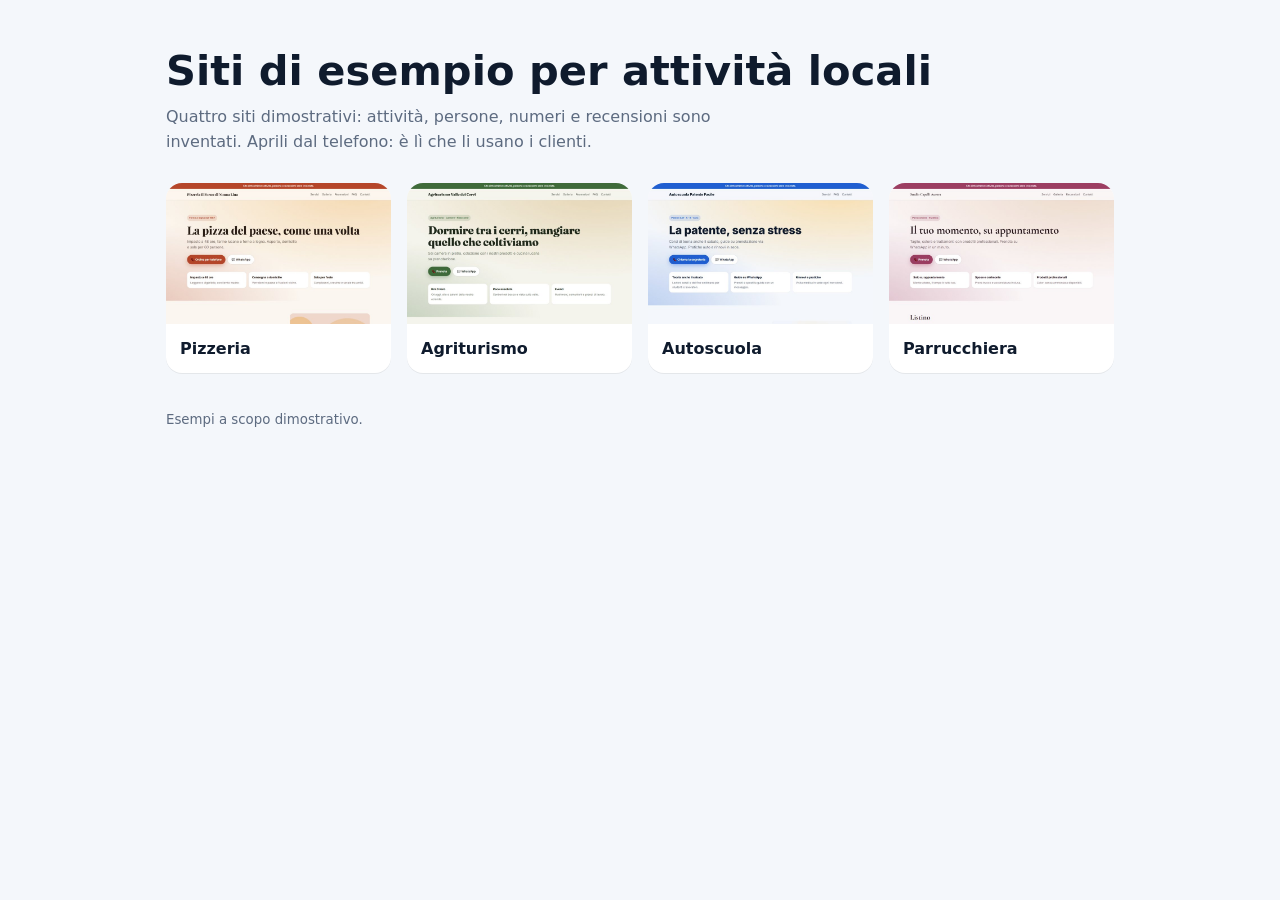
==== index.html @ b8e851af "Siti di esempio per attività locali Co-Authored-By: Claude Opus 5.5 <noreply@anthropic.com>" ====
<!doctype html>
<html lang="it"><head><meta charset="utf-8"><meta name="viewport" content="width=device-width,initial-scale=1">
<title>Siti di esempio</title><meta name="robots" content="noindex">
<style>
:root{--fondo:#f4f7fb;--carta:#fff;--testo:#0f1b2d;--tenue:#5d6b80;--acc:#1f5fd1}
@media (prefers-color-scheme:dark){:root{--fondo:#0c1320;--carta:#141e30;--testo:#e6edf7;--tenue:#9aa8bd}}
*{box-sizing:border-box}body{margin:0;font:16px/1.6 system-ui,-apple-system,Segoe UI,Roboto,sans-serif;background:var(--fondo);color:var(--testo)}
main{max-width:980px;margin:0 auto;padding:48px 16px}
h1{font-size:clamp(1.8rem,5vw,2.6rem);line-height:1.1;margin:0 0 10px}p{color:var(--tenue);margin:0 0 28px;max-width:620px}
.g{display:grid;grid-template-columns:repeat(auto-fit,minmax(220px,1fr));gap:16px}
a.c{display:block;background:var(--carta);border-radius:16px;overflow:hidden;text-decoration:none;color:inherit;box-shadow:0 1px 0 #0001;transition:transform .15s}
a.c:hover{transform:translateY(-3px)}a.c img{display:block;width:100%;aspect-ratio:8/5;object-fit:cover}a.c b{display:block;padding:12px 14px}
small{display:block;margin-top:36px;color:var(--tenue)}
</style></head><body><main>
<h1>Siti di esempio per attività locali</h1>
<p>Quattro siti dimostrativi: attività, persone, numeri e recensioni sono inventati. Aprili dal telefono: è lì che li usano i clienti.</p>
<div class="g">
<a class="c" href="pizzeria-demo/"><img src="img/esempio-pizzeria.jpg" alt=""><b>Pizzeria</b></a>
<a class="c" href="agriturismo-demo/"><img src="img/esempio-agriturismo.jpg" alt=""><b>Agriturismo</b></a>
<a class="c" href="autoscuola-demo/"><img src="img/esempio-autoscuola.jpg" alt=""><b>Autoscuola</b></a>
<a class="c" href="parrucchiere-demo/"><img src="img/esempio-parrucchiere.jpg" alt=""><b>Parrucchiera</b></a>
</div>
<small>Esempi a scopo dimostrativo.</small>
</main></body></html>
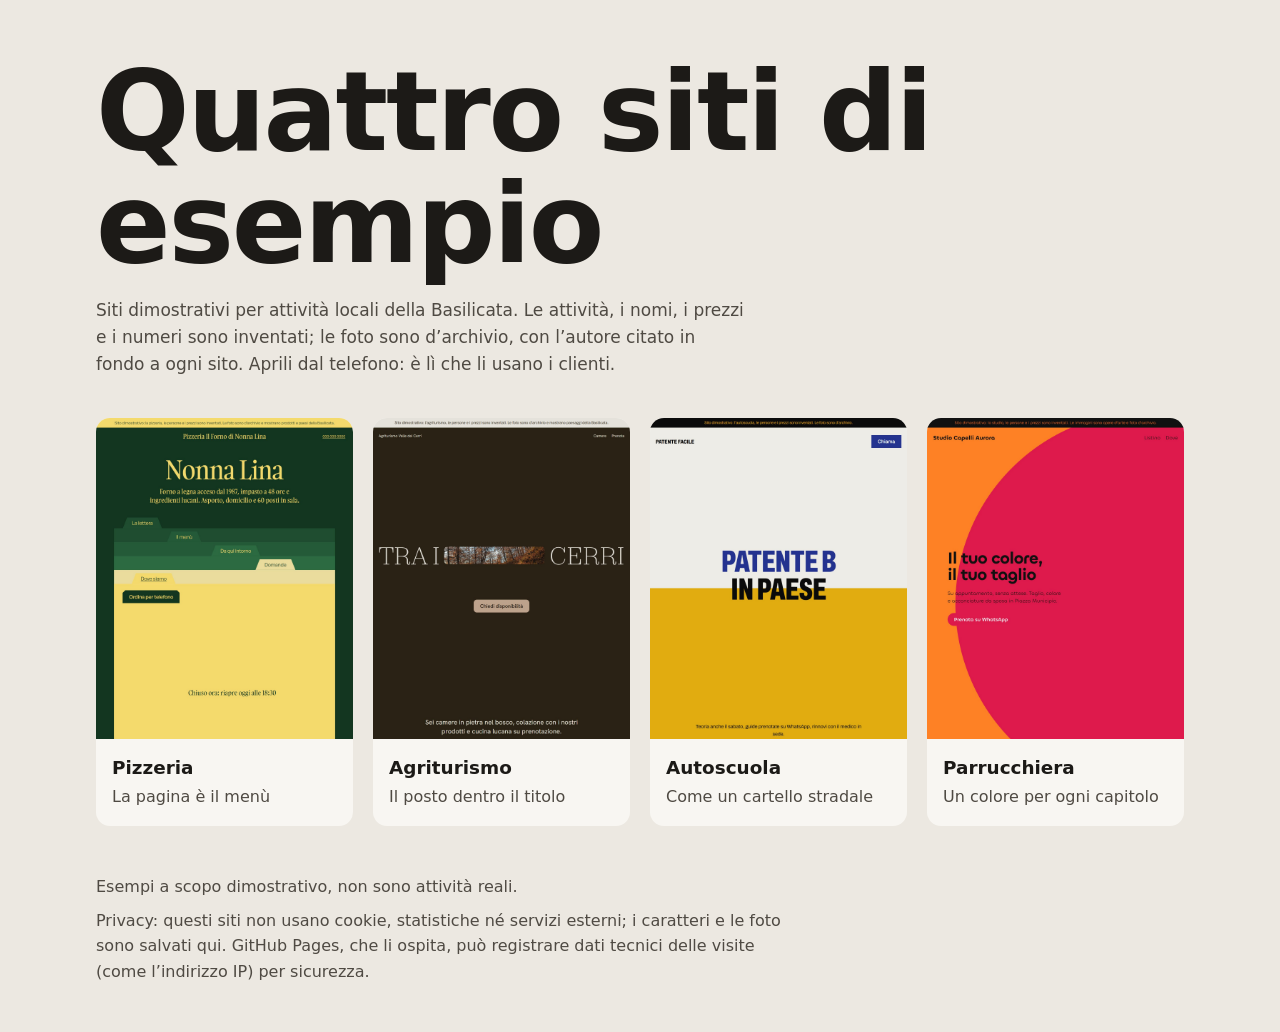
==== commit 8e5c1851: "Siti di esempio rifatti con disegni nuovi, privacy e crediti delle foto Co-Authored-By: Claude Opus " ====
--- a/index.html
+++ b/index.html
@@ -1,24 +1,40 @@
 <!doctype html>
 <html lang="it"><head><meta charset="utf-8"><meta name="viewport" content="width=device-width,initial-scale=1">
 <title>Siti di esempio</title><meta name="robots" content="noindex">
+<meta name="description" content="Quattro siti dimostrativi per attività locali della Basilicata.">
 <style>
-:root{--fondo:#f4f7fb;--carta:#fff;--testo:#0f1b2d;--tenue:#5d6b80;--acc:#1f5fd1}
-@media (prefers-color-scheme:dark){:root{--fondo:#0c1320;--carta:#141e30;--testo:#e6edf7;--tenue:#9aa8bd}}
-*{box-sizing:border-box}body{margin:0;font:16px/1.6 system-ui,-apple-system,Segoe UI,Roboto,sans-serif;background:var(--fondo);color:var(--testo)}
-main{max-width:980px;margin:0 auto;padding:48px 16px}
-h1{font-size:clamp(1.8rem,5vw,2.6rem);line-height:1.1;margin:0 0 10px}p{color:var(--tenue);margin:0 0 28px;max-width:620px}
-.g{display:grid;grid-template-columns:repeat(auto-fit,minmax(220px,1fr));gap:16px}
-a.c{display:block;background:var(--carta);border-radius:16px;overflow:hidden;text-decoration:none;color:inherit;box-shadow:0 1px 0 #0001;transition:transform .15s}
-a.c:hover{transform:translateY(-3px)}a.c img{display:block;width:100%;aspect-ratio:8/5;object-fit:cover}a.c b{display:block;padding:12px 14px}
-small{display:block;margin-top:36px;color:var(--tenue)}
+:root{--fondo:#ece8e1;--carta:#f8f6f2;--testo:#1c1a17;--tenue:#4f4a43;--acc:#1f4fb8}
+@media (prefers-color-scheme:dark){:root{--fondo:#16150f;--carta:#211f19;--testo:#ebebe8;--tenue:#bdb6aa;--acc:#8fb0ff}}
+*{box-sizing:border-box}
+body{margin:0;font:17px/1.6 system-ui,-apple-system,"Segoe UI",Roboto,sans-serif;background:var(--fondo);color:var(--testo)}
+main{max-width:1120px;margin:0 auto;padding:56px 16px 40px}
+h1{font-size:clamp(2.6rem,8.6vw,8.4rem);line-height:1.02;letter-spacing:-.02em;margin:0 0 16px;max-width:none}
+.intro{color:var(--tenue);margin:0 0 40px;max-width:60ch}
+.g{display:grid;grid-template-columns:repeat(auto-fit,minmax(240px,1fr));gap:20px;list-style:none;margin:0;padding:0}
+a.c{display:block;background:var(--carta);border-radius:14px;overflow:hidden;text-decoration:none;color:inherit;transition:transform .2s ease}
+a.c:hover{transform:translateY(-4px)}a.c:active{transform:translateY(-1px)}
+a.c:focus-visible{outline:3px solid var(--acc);outline-offset:3px}
+a.c img{display:block;width:100%;height:auto;aspect-ratio:4/5;object-fit:cover;object-position:top}
+a.c span{display:block;padding:14px 16px 16px}a.c b{display:block;font-size:1.15rem}a.c small{color:var(--tenue);font-size:1rem}
+footer{margin-top:48px;color:var(--tenue);font-size:1rem;max-width:70ch}
+footer p{margin:0 0 8px}
+@keyframes su{from{opacity:0;transform:translateY(24px)}to{opacity:1;transform:none}}
+h1,.intro,.g li,a.c b,a.c small,footer p{animation:su .7s cubic-bezier(.2,.7,.2,1) both}
+a.c b{animation-delay:.5s}a.c small{animation-delay:.58s}footer p{animation-delay:.6s}
+.intro{animation-delay:.08s}.g li:nth-child(1){animation-delay:.16s}.g li:nth-child(2){animation-delay:.24s}.g li:nth-child(3){animation-delay:.32s}.g li:nth-child(4){animation-delay:.4s}
+a.c img{transition:transform .5s ease}a.c:hover img{transform:scale(1.03)}
+@media (prefers-reduced-motion:reduce){h1,.intro,.g li,a.c b,a.c small,footer p{animation:none}a.c,a.c img{transition:none}a.c:hover,a.c:active,a.c:hover img{transform:none}}
 </style></head><body><main>
-<h1>Siti di esempio per attività locali</h1>
-<p>Quattro siti dimostrativi: attività, persone, numeri e recensioni sono inventati. Aprili dal telefono: è lì che li usano i clienti.</p>
-<div class="g">
-<a class="c" href="pizzeria-demo/"><img src="img/esempio-pizzeria.jpg" alt=""><b>Pizzeria</b></a>
-<a class="c" href="agriturismo-demo/"><img src="img/esempio-agriturismo.jpg" alt=""><b>Agriturismo</b></a>
-<a class="c" href="autoscuola-demo/"><img src="img/esempio-autoscuola.jpg" alt=""><b>Autoscuola</b></a>
-<a class="c" href="parrucchiere-demo/"><img src="img/esempio-parrucchiere.jpg" alt=""><b>Parrucchiera</b></a>
-</div>
-<small>Esempi a scopo dimostrativo.</small>
+<h1>Quattro siti di esempio</h1>
+<p class="intro">Siti dimostrativi per attività locali della Basilicata. Le attività, i nomi, i prezzi e i numeri sono inventati; le foto sono d’archivio, con l’autore citato in fondo a ogni sito. Aprili dal telefono: è lì che li usano i clienti.</p>
+<ul class="g">
+<li><a class="c" href="pizzeria-demo/"><img src="img/demo-pizzeria.jpg" alt="La prima schermata del sito di una pizzeria: verde scuro e oro, con il titolo Nonna Lina" width="1440" height="1800"><span><b>Pizzeria</b><small>La pagina è il menù</small></span></a></li>
+<li><a class="c" href="agriturismo-demo/"><img src="img/demo-agriturismo.jpg" alt="La prima schermata del sito di un agriturismo: la scritta Tra i cerri con una foto del bosco al posto di una parola" width="1440" height="1800"><span><b>Agriturismo</b><small>Il posto dentro il titolo</small></span></a></li>
+<li><a class="c" href="autoscuola-demo/"><img src="img/demo-autoscuola.jpg" alt="La prima schermata del sito di un’autoscuola: la scritta Patente B in paese su due fasce, bianca e gialla" width="1440" height="1800"><span><b>Autoscuola</b><small>Come un cartello stradale</small></span></a></li>
+<li><a class="c" href="parrucchiere-demo/"><img src="img/demo-parrucchiere.jpg" alt="La prima schermata del sito di una parrucchiera: arancione con un grande cerchio rosso" width="1440" height="1800"><span><b>Parrucchiera</b><small>Un colore per ogni capitolo</small></span></a></li>
+</ul>
+<footer>
+<p>Esempi a scopo dimostrativo, non sono attività reali.</p>
+<p>Privacy: questi siti non usano cookie, statistiche né servizi esterni; i caratteri e le foto sono salvati qui. GitHub Pages, che li ospita, può registrare dati tecnici delle visite (come l’indirizzo IP) per sicurezza.</p>
+</footer>
 </main></body></html>
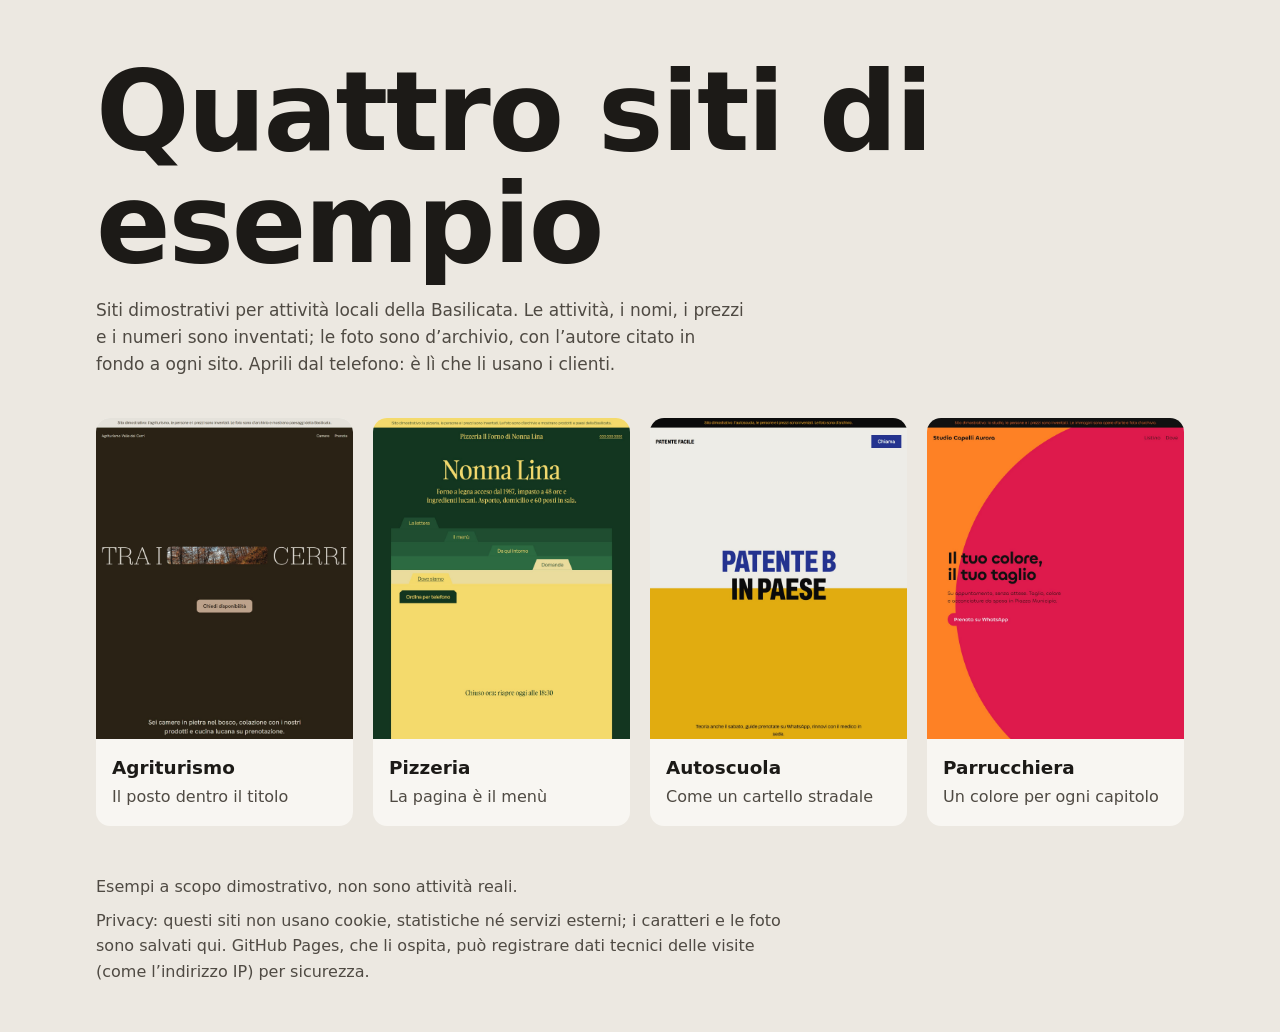
==== commit 4403cb48: "Agriturismo come primo esempio, aggiunta la pagina di Vetrina Lucana Co-Authored-By: Claude Opus 5.5" ====
--- a/index.html
+++ b/index.html
@@ -28,8 +28,8 @@
 <h1>Quattro siti di esempio</h1>
 <p class="intro">Siti dimostrativi per attività locali della Basilicata. Le attività, i nomi, i prezzi e i numeri sono inventati; le foto sono d’archivio, con l’autore citato in fondo a ogni sito. Aprili dal telefono: è lì che li usano i clienti.</p>
 <ul class="g">
+<li><a class="c" href="agriturismo-demo/"><img src="img/demo-agriturismo.jpg" alt="La prima schermata del sito di un agriturismo: la scritta Tra i cerri con una foto del bosco al posto di una parola" width="1440" height="1800"><span><b>Agriturismo</b><small>Il posto dentro il titolo</small></span></a></li>
 <li><a class="c" href="pizzeria-demo/"><img src="img/demo-pizzeria.jpg" alt="La prima schermata del sito di una pizzeria: verde scuro e oro, con il titolo Nonna Lina" width="1440" height="1800"><span><b>Pizzeria</b><small>La pagina è il menù</small></span></a></li>
-<li><a class="c" href="agriturismo-demo/"><img src="img/demo-agriturismo.jpg" alt="La prima schermata del sito di un agriturismo: la scritta Tra i cerri con una foto del bosco al posto di una parola" width="1440" height="1800"><span><b>Agriturismo</b><small>Il posto dentro il titolo</small></span></a></li>
 <li><a class="c" href="autoscuola-demo/"><img src="img/demo-autoscuola.jpg" alt="La prima schermata del sito di un’autoscuola: la scritta Patente B in paese su due fasce, bianca e gialla" width="1440" height="1800"><span><b>Autoscuola</b><small>Come un cartello stradale</small></span></a></li>
 <li><a class="c" href="parrucchiere-demo/"><img src="img/demo-parrucchiere.jpg" alt="La prima schermata del sito di una parrucchiera: arancione con un grande cerchio rosso" width="1440" height="1800"><span><b>Parrucchiera</b><small>Un colore per ogni capitolo</small></span></a></li>
 </ul>
